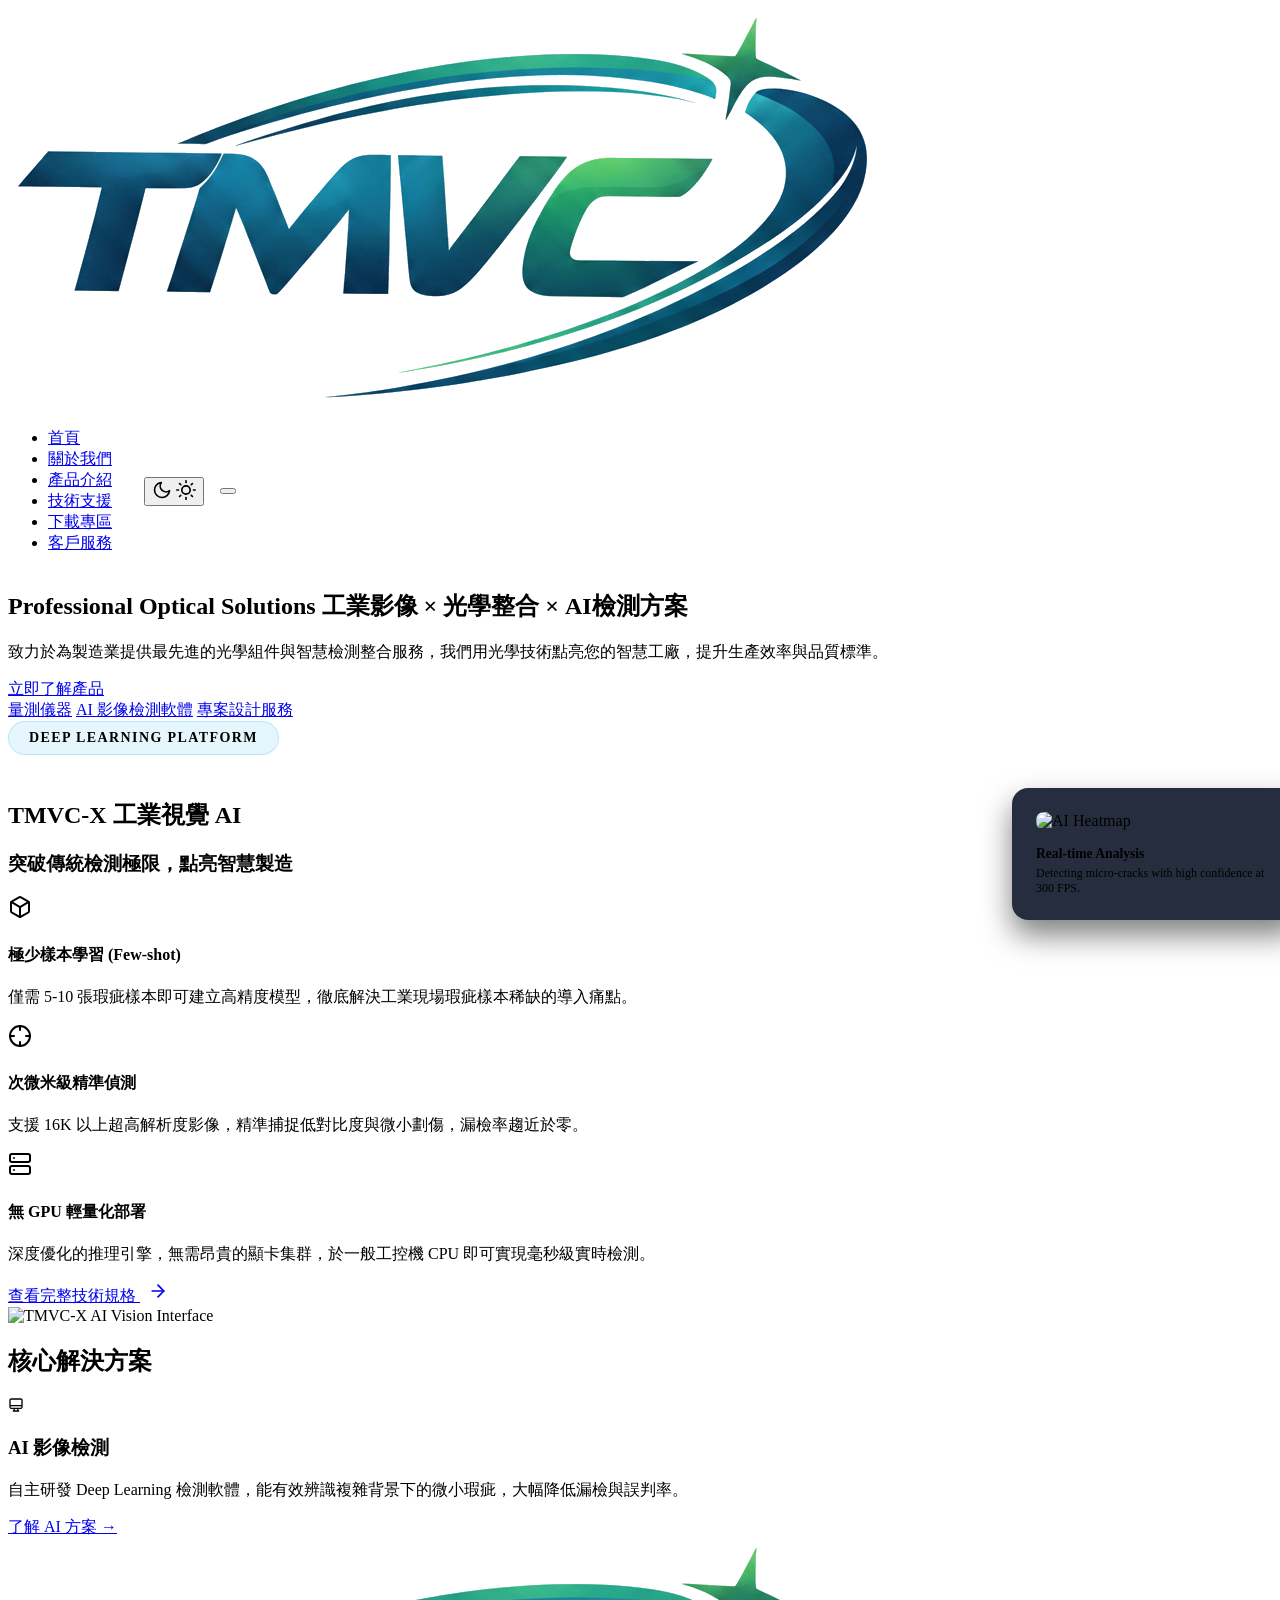
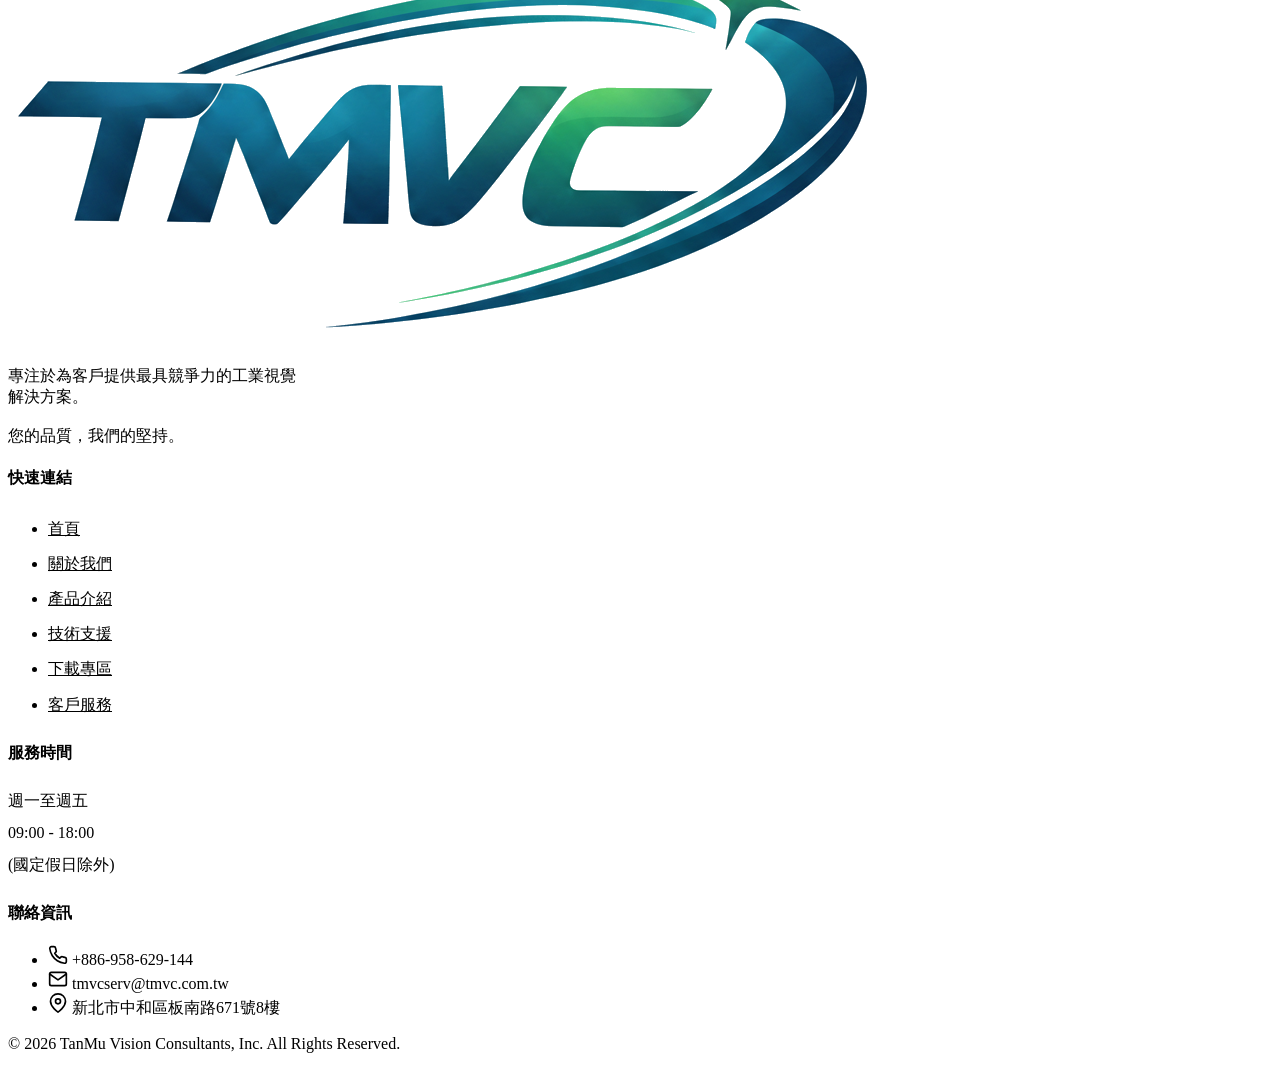
==== Index.html @ 7041d78e "LOGO Rename" ====
<!DOCTYPE html>
<html lang="zh-TW">

<head>
    <meta charset="UTF-8">
    <meta name="viewport" content="width=device-width, initial-scale=1.0">
    <title>天目科技 | 工業影像與光學整合專家</title>
    <meta name="description" content="天目科技 - 專業工業影像、光學整合與AI檢測方案提供商。">

    <!-- Google Fonts -->
    <link rel="preconnect" href="https://fonts.googleapis.com">
    <link rel="preconnect" href="https://fonts.gstatic.com" crossorigin>
    <link
        href="https://fonts.googleapis.com/css2?family=Noto+Sans+TC:wght@300;400;500;700&family=Inter:wght@400;500;600;700&display=swap"
        rel="stylesheet">

    <link rel="stylesheet" href="styles.css">
    <link rel="stylesheet" href="index.css">
    <script>
        (function () {
            const savedTheme = sessionStorage.getItem('theme') || 'dark';
            document.documentElement.setAttribute('data-theme', savedTheme);
        })();
    </script>
</head>

<body>

    <!-- Header -->
    <header id="mainHeader">
        <div class="container nav-container">
            <a href="index.html" class="logo">
                <img src="images/TMVC_Logo.png" alt="天目科技">
            </a>

            <div class="header-right" style="display: flex; align-items: center; gap: 2rem;">
                <nav id="navMenu">
                    <ul>
                        <li><a href="index.html" class="active">首頁</a></li>
                        <li><a href="about.html">關於我們</a></li>
                        <li><a href="products.html">產品介紹</a></li>
                        <li><a href="support.html">技術支援</a></li>
                        <li><a href="downloads.html">下載專區</a></li>
                        <li><a href="contact.html">客戶服務</a></li>
                    </ul>
                </nav>

                <div class="header-actions" style="display: flex; align-items: center; gap: 1rem;">
                    <button class="theme-toggle" id="themeToggle" title="切換亮/暗模式">
                        <svg class="moon-icon" xmlns="http://www.w3.org/2000/svg" width="20" height="20"
                            viewBox="0 0 24 24" fill="none" stroke="currentColor" stroke-width="2"
                            stroke-linecap="round" stroke-linejoin="round">
                            <path d="M21 12.79A9 9 0 1 1 11.21 3 7 7 0 0 0 21 12.79z"></path>
                        </svg>
                        <svg class="sun-icon" xmlns="http://www.w3.org/2000/svg" width="20" height="20"
                            viewBox="0 0 24 24" fill="none" stroke="currentColor" stroke-width="2"
                            stroke-linecap="round" stroke-linejoin="round">
                            <circle cx="12" cy="12" r="5"></circle>
                            <line x1="12" y1="1" x2="12" y2="3"></line>
                            <line x1="12" y1="21" x2="12" y2="23"></line>
                            <line x1="4.22" y1="4.22" x2="5.64" y2="5.64"></line>
                            <line x1="18.36" y1="18.36" x2="19.78" y2="19.78"></line>
                            <line x1="1" y1="12" x2="3" y2="12"></line>
                            <line x1="21" y1="12" x2="23" y2="12"></line>
                            <line x1="4.22" y1="19.78" x2="5.64" y2="18.36"></line>
                            <line x1="18.36" y1="5.64" x2="19.78" y2="4.22"></line>
                        </svg>
                    </button>

                    <button class="mobile-nav-toggle" id="mobileNavToggle" aria-label="切換選單">
                        <span></span>
                        <span></span>
                        <span></span>
                    </button>
                </div>
            </div>
        </div>
    </header>

    <!-- Mobile Nav Overlay -->
    <div class="nav-overlay" id="navOverlay"></div>


    <!-- Hero Section -->
    <section class="hero">
        <div class="hero-bg"></div>
        <div class="hero-overlay"></div>
        <div class="hero-content">
            <h1>
                <span>Professional Optical Solutions</span>
                工業影像 × 光學整合 × AI檢測方案
            </h1>
            <p>致力於為製造業提供最先進的光學組件與智慧檢測整合服務，我們用光學技術點亮您的智慧工廠，提升生產效率與品質標準。</p>
            <a href="products.html" class="btn-primary">立即了解產品</a>
        </div>
    </section>

    <!-- Product Category Quick Access -->
    <section class="quick-access-section">
        <div class="container">
            <h2 class="section-title" style="display:none;">產品分類</h2> <!-- Hidden title for accessibility/structure -->
            <div class="category-grid">
                <!-- <a href="cameras.html" class="cat-btn">工業相機</a> -->
                <a href="measuring.html" class="cat-btn">量測儀器</a>
                <a href="software.html" class="cat-btn">AI 影像檢測軟體</a>
                <a href="products.html" class="cat-btn">專案設計服務</a>
            </div>
        </div>
    </section>

    <!-- Featured AI Solution -->
    <section class="ai-showcase">
        <div class="container">
            <div class="ai-showcase-grid">
                <!-- Left: Content -->
                <div class="ai-content">
                    <span class="badge"
                        style="display:inline-block; padding: 0.5rem 1.25rem; background: rgba(14, 165, 233, 0.1); color: var(--primary); border-radius: 50px; font-size: 0.875rem; font-weight: 600; margin-bottom: 1.5rem; text-transform: uppercase; letter-spacing: 0.1em; border: 1px solid rgba(14, 165, 233, 0.2);">Deep
                        Learning Platform</span>
                    <h2>TMVC-X 工業視覺 AI</h2>
                    <h3>突破傳統檢測極限，點亮智慧製造</h3>
                    <div class="ai-features-list">
                        <div class="ai-feature-item">
                            <div class="ai-feature-icon">
                                <svg xmlns="http://www.w3.org/2000/svg" width="24" height="24" viewBox="0 0 24 24"
                                    fill="none" stroke="currentColor" stroke-width="2" stroke-linecap="round"
                                    stroke-linejoin="round">
                                    <path
                                        d="M21 16V8a2 2 0 0 0-1-1.73l-7-4a2 2 0 0 0-2 0l-7 4A2 2 0 0 0 3 8v8a2 2 0 0 0 1 1.73l7 4a2 2 0 0 0 2 0l7-4A2 2 0 0 0 21 16z">
                                    </path>
                                    <polyline points="3.27 6.96 12 12.01 20.73 6.96"></polyline>
                                    <line x1="12" y1="22.08" x2="12" y2="12"></line>
                                </svg>
                            </div>
                            <div class="ai-feature-text">
                                <h4>極少樣本學習 (Few-shot)</h4>
                                <p>僅需 5-10 張瑕疵樣本即可建立高精度模型，徹底解決工業現場瑕疵樣本稀缺的導入痛點。</p>
                            </div>
                        </div>
                        <div class="ai-feature-item">
                            <div class="ai-feature-icon">
                                <svg xmlns="http://www.w3.org/2000/svg" width="24" height="24" viewBox="0 0 24 24"
                                    fill="none" stroke="currentColor" stroke-width="2" stroke-linecap="round"
                                    stroke-linejoin="round">
                                    <circle cx="12" cy="12" r="10"></circle>
                                    <line x1="22" y1="12" x2="18" y2="12"></line>
                                    <line x1="6" y1="12" x2="2" y2="12"></line>
                                    <line x1="12" y1="6" x2="12" y2="2"></line>
                                    <line x1="12" y1="22" x2="12" y2="18"></line>
                                </svg>
                            </div>
                            <div class="ai-feature-text">
                                <h4>次微米級精準偵測</h4>
                                <p>支援 16K 以上超高解析度影像，精準捕捉低對比度與微小劃傷，漏檢率趨近於零。</p>
                            </div>
                        </div>
                        <div class="ai-feature-item">
                            <div class="ai-feature-icon">
                                <svg xmlns="http://www.w3.org/2000/svg" width="24" height="24" viewBox="0 0 24 24"
                                    fill="none" stroke="currentColor" stroke-width="2" stroke-linecap="round"
                                    stroke-linejoin="round">
                                    <rect x="2" y="2" width="20" height="8" rx="2" ry="2"></rect>
                                    <rect x="2" y="14" width="20" height="8" rx="2" ry="2"></rect>
                                    <line x1="6" y1="6" x2="6" y2="6.01"></line>
                                    <line x1="6" y1="18" x2="6" y2="18.01"></line>
                                </svg>
                            </div>
                            <div class="ai-feature-text">
                                <h4>無 GPU 輕量化部署</h4>
                                <p>深度優化的推理引擎，無需昂貴的顯卡集群，於一般工控機 CPU 即可實現毫秒級實時檢測。</p>
                            </div>
                        </div>
                    </div>
                    <a href="software.html" class="btn-primary">
                        查看完整技術規格
                        <svg xmlns="http://www.w3.org/2000/svg" width="20" height="20" viewBox="0 0 24 24" fill="none"
                            stroke="currentColor" stroke-width="2" stroke-linecap="round" stroke-linejoin="round"
                            style="margin-left:8px;">
                            <line x1="5" y1="12" x2="19" y2="12"></line>
                            <polyline points="12 5 19 12 12 19"></polyline>
                        </svg>
                    </a>
                </div>

                <!-- Right: Image with decorative elements -->
                <div class="ai-image-box">
                    <div class="ai-main-img">
                        <img src="images/ai_vision_dashboard.png" alt="TMVC-X AI Vision Interface" id="mainAiImg">
                    </div>
                    <!-- Secondary floating image or scan effect overlay could be added here later -->
                    <div class="ai-floating-card"
                        style="position: absolute; bottom: -20px; right: -20px; background: rgba(15, 23, 42, 0.9); padding: 1.5rem; border-radius: 16px; border: 1px solid var(--accent); backdrop-filter: blur(10px); box-shadow: 0 15px 30px rgba(0,0,0,0.5); z-index: 5; max-width: 240px; animation: float 6s ease-in-out infinite;">
                        <img src="images/ai_defect_heatmap.png" alt="AI Heatmap"
                            style="border-radius: 8px; margin-bottom: 1rem;">
                        <div
                            style="font-size: 0.85rem; font-weight: 600; color: var(--accent); margin-bottom: 0.25rem;">
                            Real-time Analysis</div>
                        <div style="font-size: 0.75rem; color: var(--text-gray);">Detecting micro-cracks with high
                            confidence at 300 FPS.</div>
                    </div>
                </div>
            </div>
        </div>
    </section>

    <!-- Core Solutions Cards -->
    <section class="features" id="products">
        <div class="container">
            <h2 class="section-title">核心解決方案</h2>
            <div class="features-grid">
                <!-- Card 1 (Temporarily Hidden)
                <div class="card">
                    <div class="card-icon">
                        <svg xmlns="http://www.w3.org/2000/svg" fill="none" viewBox="0 0 24 24" stroke="currentColor"
                            stroke-width="2" width="1em" height="1em">
                            <path stroke-linecap="round" stroke-linejoin="round"
                                d="M3 9a2 2 0 012-2h.93a2 2 0 001.664-.89l.812-1.22A2 2 0 0110.07 4h3.86a2 2 0 011.664.89l.812 1.22A2 2 0 0018.07 7H19a2 2 0 012 2v9a2 2 0 01-2 2H5a2 2 0 01-2-2V9z" />
                            <path stroke-linecap="round" stroke-linejoin="round" d="M15 13a3 3 0 11-6 0 3 3 0 016 0z" />
                        </svg>
                    </div>
                    <h3>工業相機</h3>
                    <p>提供面陣、線掃描及 3D 相機等多元選擇。具備高解析度、高幀率特性，滿足半導體、面板等精密產業需求。</p>
                    <a href="cameras.html" class="card-link">查看系列產品 <span>&rarr;</span></a>
                </div>
                -->

                <!-- Card 2 -->
                <!-- Card 2 (Temporarily Hidden)
                <div class="card">
                    <div class="card-icon">
                        <svg xmlns="http://www.w3.org/2000/svg" fill="none" viewBox="0 0 24 24" stroke="currentColor"
                            stroke-width="2" width="1em" height="1em">
                            <path stroke-linecap="round" stroke-linejoin="round" d="M15 12a3 3 0 11-6 0 3 3 0 016 0z" />
                            <path stroke-linecap="round" stroke-linejoin="round"
                                d="M2.458 12C3.732 7.943 7.523 5 12 5c4.478 0 8.268 2.943 9.542 7-1.274 4.057-5.064 7-9.542 7-4.477 0-8.268-2.943-9.542-7z" />
                        </svg>
                    </div>
                    <h3>光學鏡頭與光源</h3>
                    <p>精選遠心鏡頭、微距鏡頭及專業機器視覺光源。針對不同材質與環境，提供最佳成像解決方案。</p>
                    <a href="products.html" class="card-link">探索光學配件 <span>&rarr;</span></a>
                </div>
                -->

                <!-- Card 3 -->
                <div class="card">
                    <div class="card-icon">
                        <svg xmlns="http://www.w3.org/2000/svg" fill="none" viewBox="0 0 24 24" stroke="currentColor"
                            stroke-width="2" width="1em" height="1em">
                            <path stroke-linecap="round" stroke-linejoin="round"
                                d="M9.75 17L9 20l-1 1h8l-1-1-.75-3M3 13h18M5 17h14a2 2 0 002-2V5a2 2 0 00-2-2H5a2 2 0 00-2 2v10a2 2 0 002 2z" />
                        </svg>
                    </div>
                    <h3>AI 影像檢測</h3>
                    <p>自主研發 Deep Learning 檢測軟體，能有效辨識複雜背景下的微小瑕疵，大幅降低漏檢與誤判率。</p>
                    <a href="software.html" class="card-link">了解 AI 方案 <span>&rarr;</span></a>
                </div>
            </div>
        </div>
    </section>

    <!-- Footer -->
    <footer>
        <div class="container">
            <div class="footer-grid">
                <div class="footer-col">
                    <div class="logo" style="margin-bottom: 1.5rem;">
                        <img src="images/TMVC_Logo.png" alt="天目科技">
                    </div>
                    <p style="color: var(--text-gray); max-width: 300px;">
                        專注於為客戶提供最具競爭力的工業視覺解決方案。
                        <br><br>
                        您的品質，我們的堅持。
                    </p>
                </div>

                <div class="footer-col">
                    <h4>快速連結</h4>
                    <ul style="line-height: 2.2;">
                        <li><a href="index.html" style="color: var(--text-gray);">首頁</a></li>
                        <li><a href="about.html" style="color: var(--text-gray);">關於我們</a></li>
                        <li><a href="products.html" style="color: var(--text-gray);">產品介紹</a></li>
                        <li><a href="support.html" style="color: var(--text-gray);">技術支援</a></li>
                        <li><a href="downloads.html" style="color: var(--text-gray);">下載專區</a></li>
                        <li><a href="contact.html" style="color: var(--text-gray);">客戶服務</a></li>
                    </ul>
                </div>

                <div class="footer-col">
                    <h4>服務時間</h4>
                    <p style="color: var(--text-gray); line-height: 2;">
                        週一至週五<br>
                        09:00 - 18:00<br>
                        (國定假日除外)
                    </p>
                </div>

                <div class="footer-col">
                    <h4>聯絡資訊</h4>
                    <ul class="contact-list">
                        <li>
                            <svg xmlns="http://www.w3.org/2000/svg" width="20" height="20" viewBox="0 0 24 24"
                                fill="none" stroke="currentColor" stroke-width="2" stroke-linecap="round"
                                stroke-linejoin="round">
                                <path
                                    d="M22 16.92v3a2 2 0 0 1-2.18 2 19.79 19.79 0 0 1-8.63-3.07 19.5 19.5 0 0 1-6-6 19.79 19.79 0 0 1-3.07-8.67A2 2 0 0 1 4.11 2h3a2 2 0 0 1 2 1.72 12.84 12.84 0 0 0 .7 2.81 2 2 0 0 1-.45 2.11L8.09 9.91a16 16 0 0 0 6 6l1.27-1.27a2 2 0 0 1 2.11-.45 12.84 12.84 0 0 0 2.81.7A2 2 0 0 1 22 16.92z">
                                </path>
                            </svg>
                            <span>+886-958-629-144</span>
                        </li>
                        <li>
                            <svg xmlns="http://www.w3.org/2000/svg" width="20" height="20" viewBox="0 0 24 24"
                                fill="none" stroke="currentColor" stroke-width="2" stroke-linecap="round"
                                stroke-linejoin="round">
                                <path d="M4 4h16c1.1 0 2 .9 2 2v12c0 1.1-.9 2-2 2H4c-1.1 0-2-.9-2-2V6c0-1.1.9-2 2-2z">
                                </path>
                                <polyline points="22,6 12,13 2,6"></polyline>
                            </svg>
                            <span>tmvcserv@tmvc.com.tw</span>
                        </li>
                        <li>
                            <svg xmlns="http://www.w3.org/2000/svg" width="20" height="20" viewBox="0 0 24 24"
                                fill="none" stroke="currentColor" stroke-width="2" stroke-linecap="round"
                                stroke-linejoin="round">
                                <path d="M21 10c0 7-9 13-9 13s-9-6-9-13a9 9 0 0 1 18 0z"></path>
                                <circle cx="12" cy="10" r="3"></circle>
                            </svg>
                            <span>新北市中和區板南路671號8樓</span>
                        </li>
                    </ul>
                </div>
            </div>
            <div class="copyright">
                <p>&copy; 2026 TanMu Vision Consultants, Inc. All Rights Reserved.</p>
            </div>
        </div>
    </footer>

    <script>
        // 主題切換邏輯
        const themeToggle = document.getElementById('themeToggle');
        themeToggle.addEventListener('click', () => {
            const currentTheme = document.documentElement.getAttribute('data-theme');
            const newTheme = currentTheme === 'dark' ? 'light' : 'dark';
            document.documentElement.setAttribute('data-theme', newTheme);
            sessionStorage.setItem('theme', newTheme);
        });

        // 滾動行為邏輯 (Hide/Show Header)
        const header = document.getElementById('mainHeader');
        let lastScroll = 0;
        const scrollThreshold = 100;

        window.addEventListener('scroll', () => {
            const currentScroll = window.pageYOffset;

            if (currentScroll <= 0) {
                header.classList.remove('header-hidden');
                header.classList.remove('header-scrolled');
                return;
            }

            if (currentScroll > scrollThreshold) {
                header.classList.add('header-scrolled');
            } else {
                header.classList.remove('header-scrolled');
            }

            if (currentScroll > lastScroll && !document.body.classList.contains('nav-active')) {
                header.classList.add('header-hidden');
            } else {
                header.classList.remove('header-hidden');
            }
            lastScroll = currentScroll;
        });

        // 行動版選單切換
        const mobileNavToggle = document.getElementById('mobileNavToggle');
        const navOverlay = document.getElementById('navOverlay');
        const navLinks = document.querySelectorAll('#navMenu a');

        const toggleNav = () => {
            document.body.classList.toggle('nav-active');
        };

        mobileNavToggle.addEventListener('click', toggleNav);
        navOverlay.addEventListener('click', toggleNav);

        navLinks.forEach(link => {
            link.addEventListener('click', () => {
                document.body.classList.remove('nav-active');
            });
        });
    </script>
</body>

</html>
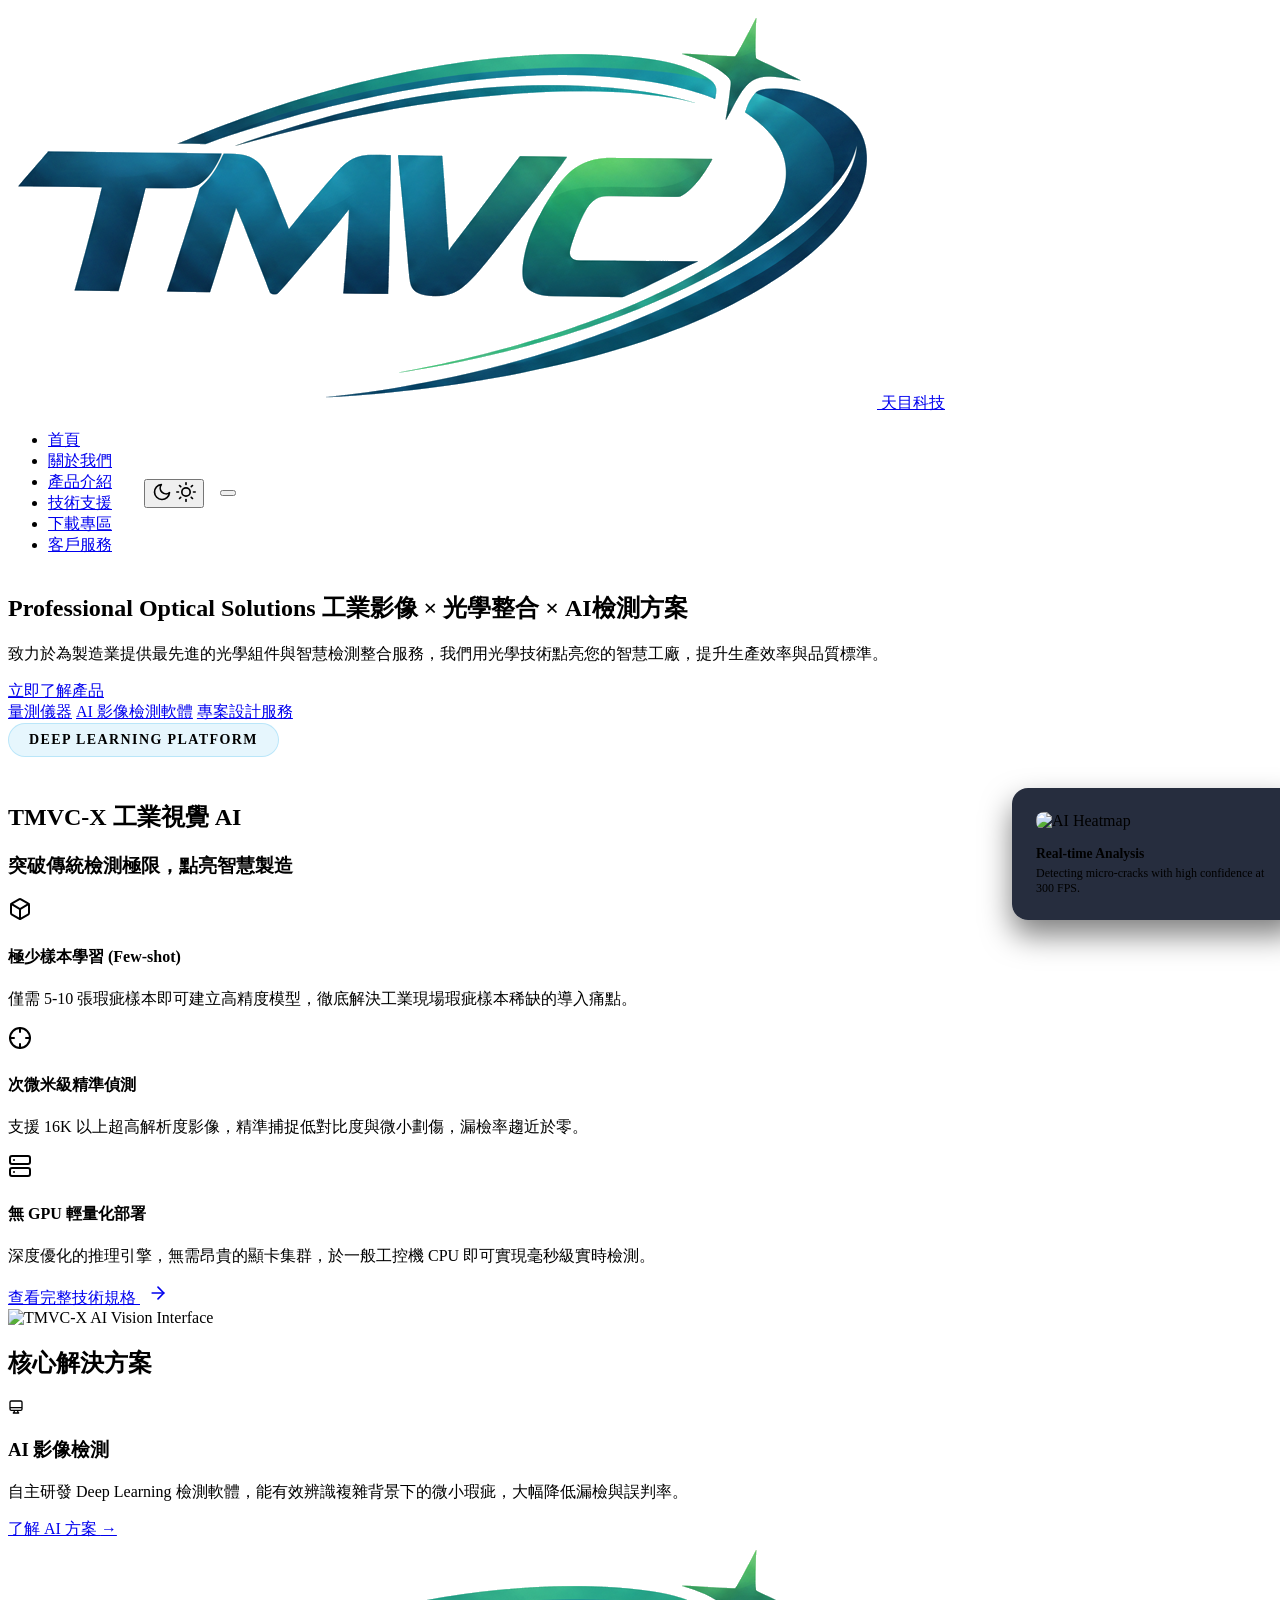
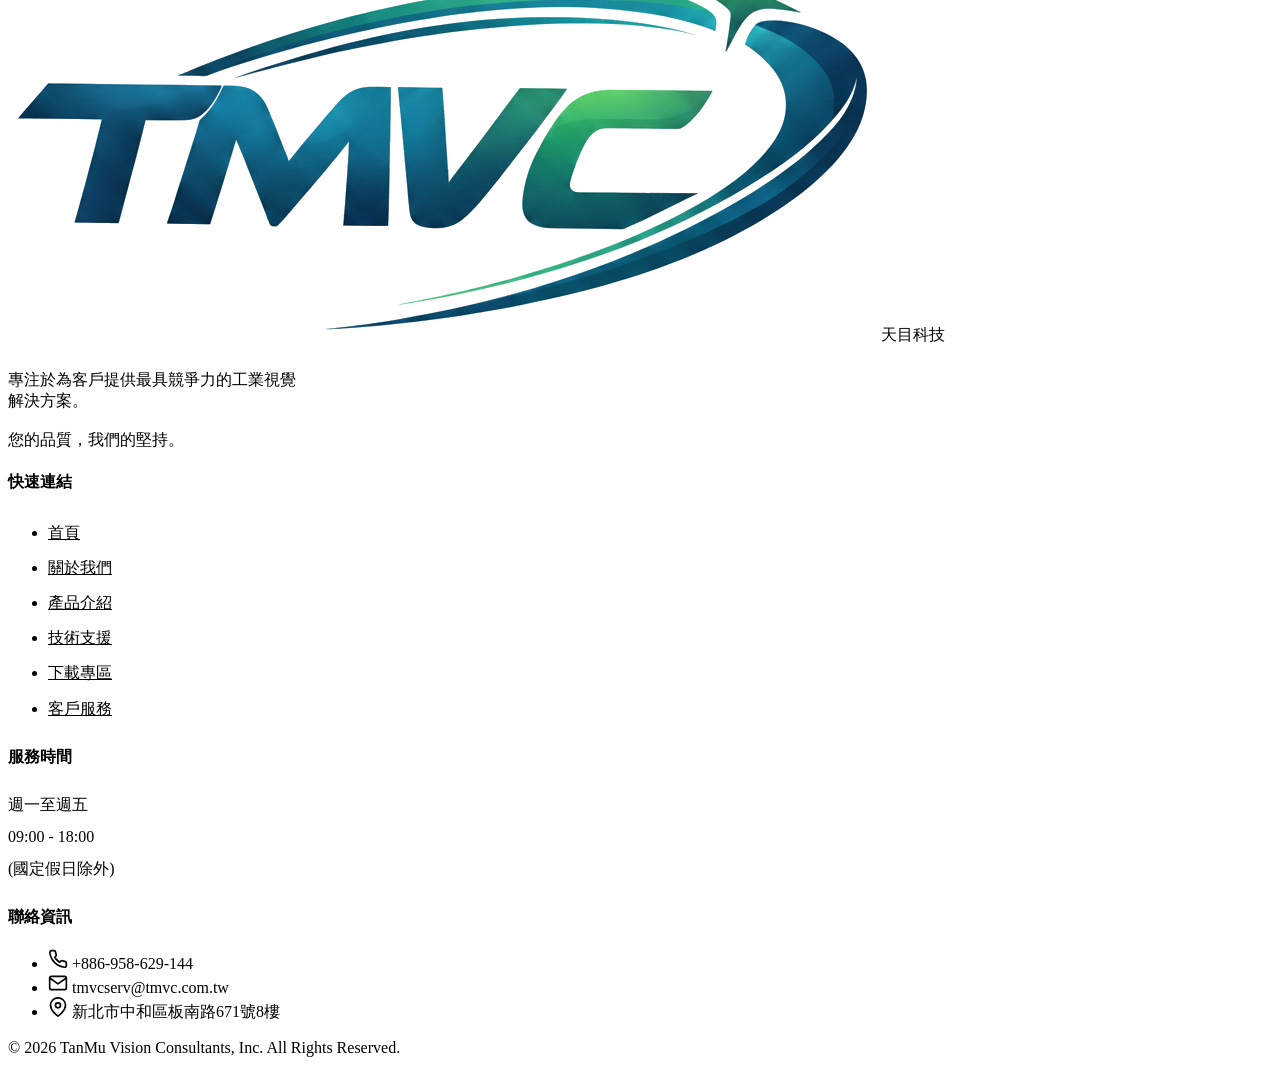
==== commit f807efe3: "Update Logo+Title" ====
--- a/Index.html
+++ b/Index.html
@@ -31,6 +31,7 @@
         <div class="container nav-container">
             <a href="index.html" class="logo">
                 <img src="images/TMVC_Logo.png" alt="天目科技">
+                <span>天目科技</span>
             </a>
 
             <div class="header-right" style="display: flex; align-items: center; gap: 2rem;">
@@ -265,6 +266,7 @@
                 <div class="footer-col">
                     <div class="logo" style="margin-bottom: 1.5rem;">
                         <img src="images/TMVC_Logo.png" alt="天目科技">
+                        <span>天目科技</span>
                     </div>
                     <p style="color: var(--text-gray); max-width: 300px;">
                         專注於為客戶提供最具競爭力的工業視覺解決方案。
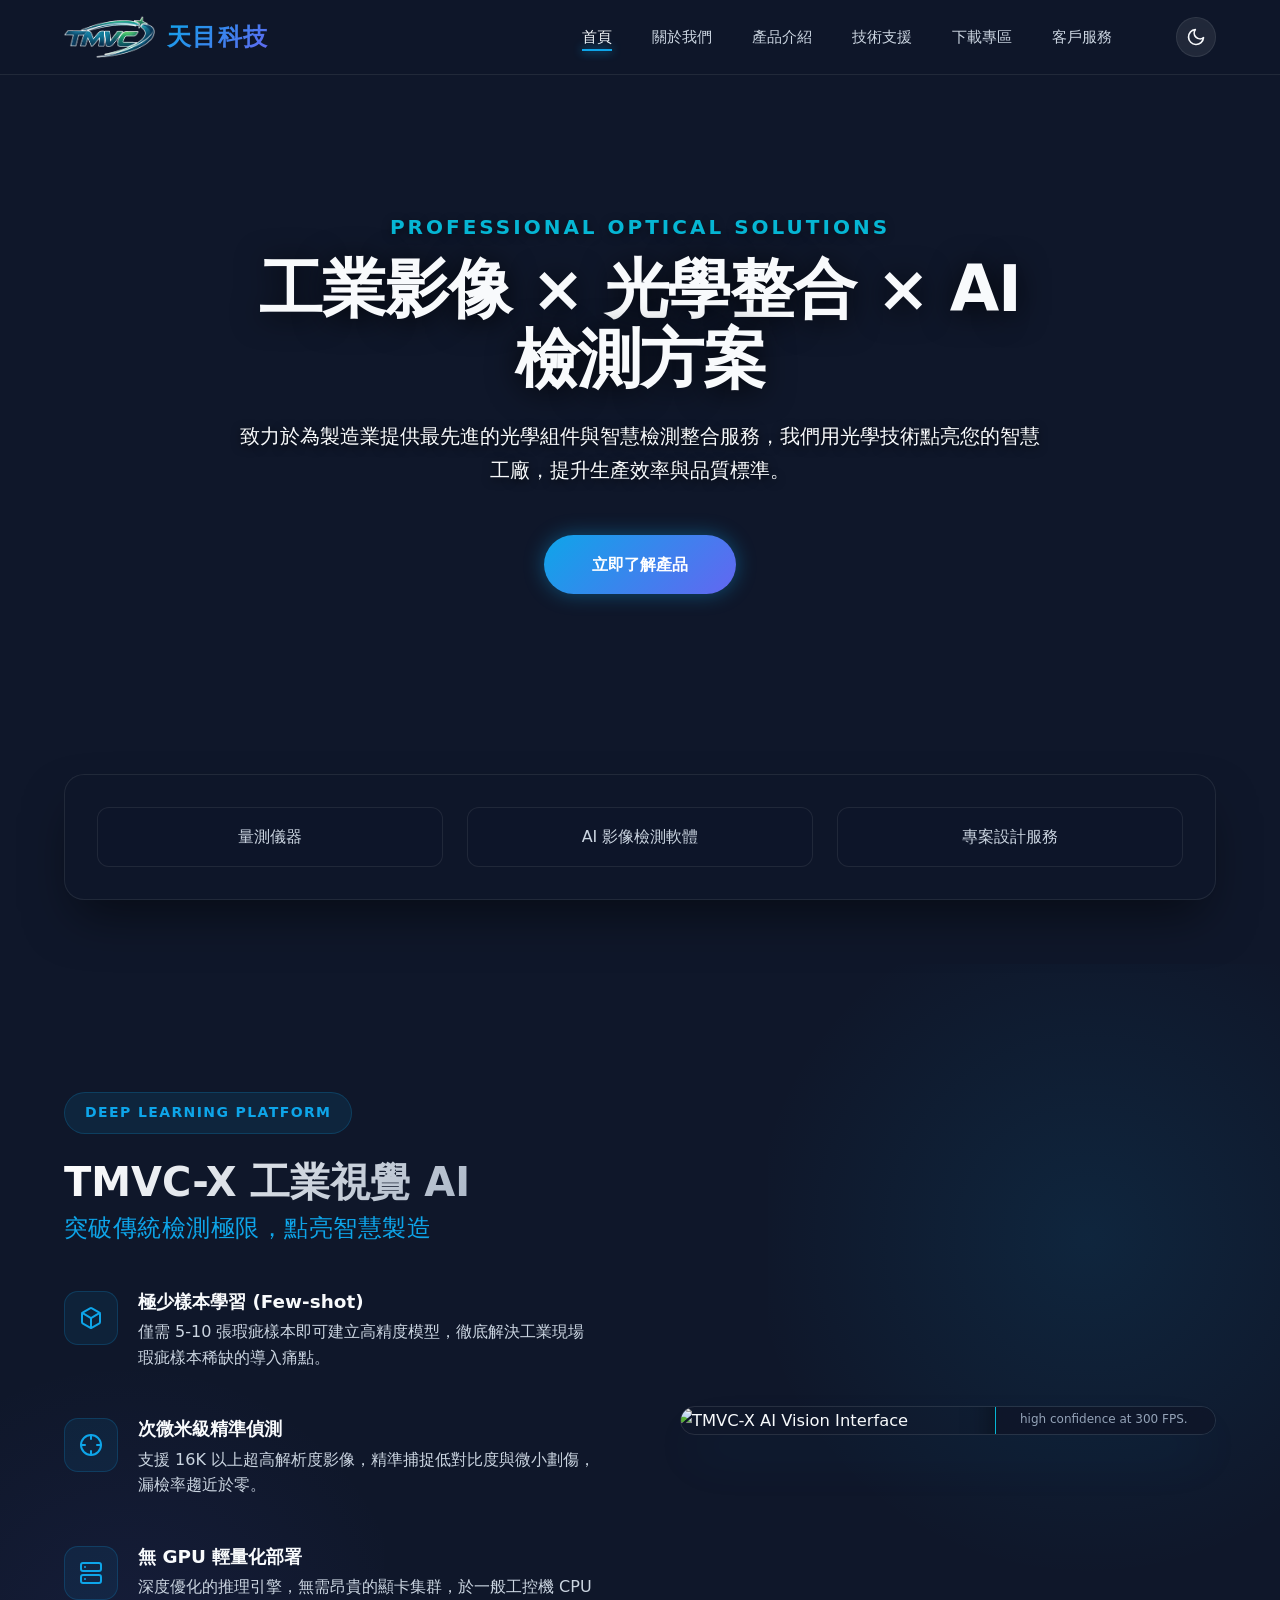
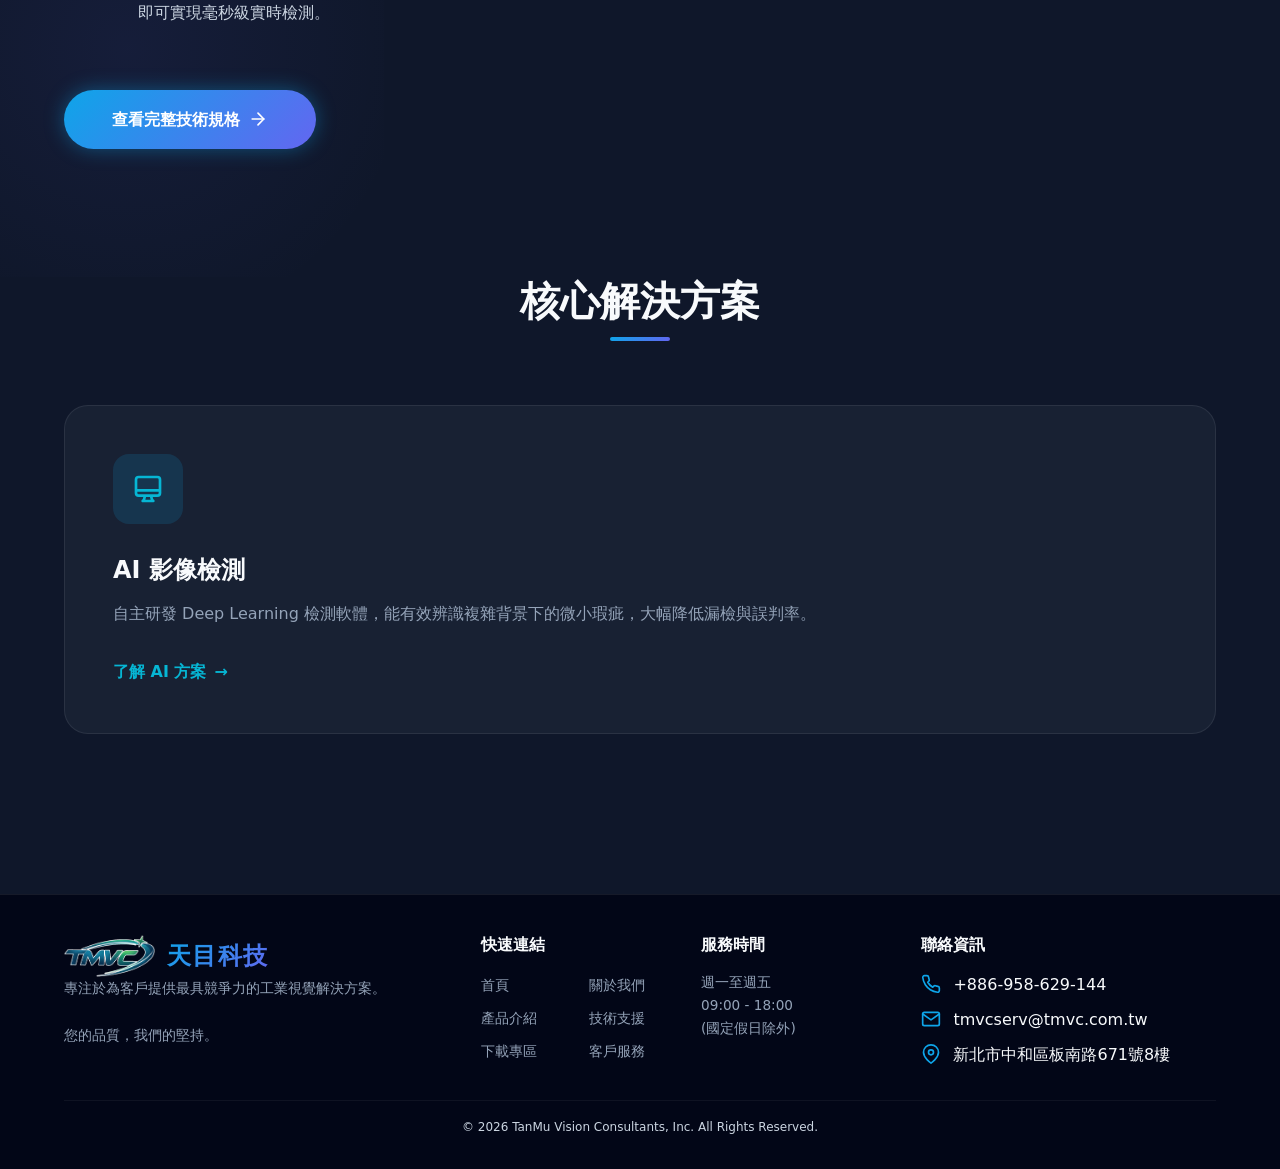
==== commit cdcd44e0: "Footer & JScripts" ====
--- a/Index.html
+++ b/Index.html
@@ -22,6 +22,7 @@
             document.documentElement.setAttribute('data-theme', savedTheme);
         })();
     </script>
+    <script src="main.js" defer></script>
 </head>
 
 <body>
@@ -264,11 +265,11 @@
         <div class="container">
             <div class="footer-grid">
                 <div class="footer-col">
-                    <div class="logo" style="margin-bottom: 1.5rem;">
+                    <div class="logo">
                         <img src="images/TMVC_Logo.png" alt="天目科技">
                         <span>天目科技</span>
                     </div>
-                    <p style="color: var(--text-gray); max-width: 300px;">
+                    <p>
                         專注於為客戶提供最具競爭力的工業視覺解決方案。
                         <br><br>
                         您的品質，我們的堅持。
@@ -277,19 +278,19 @@
 
                 <div class="footer-col">
                     <h4>快速連結</h4>
-                    <ul style="line-height: 2.2;">
-                        <li><a href="index.html" style="color: var(--text-gray);">首頁</a></li>
-                        <li><a href="about.html" style="color: var(--text-gray);">關於我們</a></li>
-                        <li><a href="products.html" style="color: var(--text-gray);">產品介紹</a></li>
-                        <li><a href="support.html" style="color: var(--text-gray);">技術支援</a></li>
-                        <li><a href="downloads.html" style="color: var(--text-gray);">下載專區</a></li>
-                        <li><a href="contact.html" style="color: var(--text-gray);">客戶服務</a></li>
+                    <ul class="footer-links-grid">
+                        <li><a href="index.html">首頁</a></li>
+                        <li><a href="about.html">關於我們</a></li>
+                        <li><a href="products.html">產品介紹</a></li>
+                        <li><a href="support.html">技術支援</a></li>
+                        <li><a href="downloads.html">下載專區</a></li>
+                        <li><a href="contact.html">客戶服務</a></li>
                     </ul>
                 </div>
 
                 <div class="footer-col">
                     <h4>服務時間</h4>
-                    <p style="color: var(--text-gray); line-height: 2;">
+                    <p>
                         週一至週五<br>
                         09:00 - 18:00<br>
                         (國定假日除外)
@@ -337,62 +338,6 @@
         </div>
     </footer>
 
-    <script>
-        // 主題切換邏輯
-        const themeToggle = document.getElementById('themeToggle');
-        themeToggle.addEventListener('click', () => {
-            const currentTheme = document.documentElement.getAttribute('data-theme');
-            const newTheme = currentTheme === 'dark' ? 'light' : 'dark';
-            document.documentElement.setAttribute('data-theme', newTheme);
-            sessionStorage.setItem('theme', newTheme);
-        });
-
-        // 滾動行為邏輯 (Hide/Show Header)
-        const header = document.getElementById('mainHeader');
-        let lastScroll = 0;
-        const scrollThreshold = 100;
-
-        window.addEventListener('scroll', () => {
-            const currentScroll = window.pageYOffset;
-
-            if (currentScroll <= 0) {
-                header.classList.remove('header-hidden');
-                header.classList.remove('header-scrolled');
-                return;
-            }
-
-            if (currentScroll > scrollThreshold) {
-                header.classList.add('header-scrolled');
-            } else {
-                header.classList.remove('header-scrolled');
-            }
-
-            if (currentScroll > lastScroll && !document.body.classList.contains('nav-active')) {
-                header.classList.add('header-hidden');
-            } else {
-                header.classList.remove('header-hidden');
-            }
-            lastScroll = currentScroll;
-        });
-
-        // 行動版選單切換
-        const mobileNavToggle = document.getElementById('mobileNavToggle');
-        const navOverlay = document.getElementById('navOverlay');
-        const navLinks = document.querySelectorAll('#navMenu a');
-
-        const toggleNav = () => {
-            document.body.classList.toggle('nav-active');
-        };
-
-        mobileNavToggle.addEventListener('click', toggleNav);
-        navOverlay.addEventListener('click', toggleNav);
-
-        navLinks.forEach(link => {
-            link.addEventListener('click', () => {
-                document.body.classList.remove('nav-active');
-            });
-        });
-    </script>
 </body>
 
 </html>
--- a/styles.css
+++ b/styles.css
@@ -0,0 +1,660 @@
+/* 
+   TMVC Shared Design System - Styles.css
+   天目科技 - 全站共用樣式表
+*/
+
+:root {
+    /* 品牌顏色 - 不隨主題改變 */
+    --primary: #0ea5e9;
+    --primary-dark: #0284c7;
+    --secondary: #6366f1;
+    --accent: #06b6d4;
+    --gradient-main: linear-gradient(135deg, #0ea5e9 0%, #6366f1 100%);
+
+    /* 預設暗色模式變數 (Default Dark Mode) */
+    --dark-bg: #0f172a;
+    --section-bg: #1e293b;
+    --card-bg: rgba(30, 41, 59, 0.6);
+    --text-light: #f8fafc;
+    --text-dim: #cbd5e1;
+    --text-gray: #94a3b8;
+    --glass: rgba(15, 23, 42, 0.85);
+    --nav-bg: rgba(15, 23, 42, 0.85);
+    --footer-bg: #020617;
+    --glass-border: rgba(255, 255, 255, 0.08);
+    --shadow-color: rgba(0, 0, 0, 0.5);
+    --input-bg: rgba(15, 23, 42, 0.6);
+
+    /* 間距階梯 (Spacing Scale) */
+    --space-1: 0.5rem;
+    --space-2: 1rem;
+    --space-3: 1.5rem;
+    --space-4: 2.5rem;
+    --space-5: 4rem;
+    --space-6: 6rem;
+
+    /* 尺寸與裝飾 (Sizes & Radius) */
+    --container-width: 1200px;
+    --radius-sm: 8px;
+    --radius-md: 12px;
+    --radius-lg: 20px;
+    --radius-xl: 30px;
+    --shadow-sm: 0 4px 6px -1px rgba(0, 0, 0, 0.1);
+    --shadow-md: 0 10px 15px -3px rgba(0, 0, 0, 0.2);
+    --shadow-lg: 0 20px 25px -5px rgba(0, 0, 0, 0.3);
+    --transition: all 0.3s cubic-bezier(0.4, 0, 0.2, 1);
+}
+
+/* 亮色模式覆蓋 (Light Mode Overrides) */
+[data-theme="light"] {
+    --dark-bg: #f8fafc;
+    --section-bg: #f1f5f9;
+    --card-bg: #ffffff;
+    --text-light: #0f172a;
+    --text-dim: #334155;
+    --text-gray: #64748b;
+    --glass: rgba(255, 255, 255, 0.85);
+    --nav-bg: rgba(255, 255, 255, 0.85);
+    --footer-bg: #f1f5f9;
+    --glass-border: rgba(0, 0, 0, 0.1);
+    --shadow-color: rgba(0, 0, 0, 0.1);
+    --input-bg: #ffffff;
+}
+
+[data-theme="light"] .btn-secondary {
+    background: rgba(15, 23, 42, 0.05);
+    /* 淺灰背景 */
+    color: #0f172a;
+    /* 深色文字 */
+    border-color: rgba(0, 0, 0, 0.1);
+}
+
+[data-theme="light"] .btn-secondary:hover {
+    background: rgba(15, 23, 42, 0.1);
+    border-color: var(--primary);
+}
+
+/* 基礎重設 (Reset & Base) */
+* {
+    margin: 0;
+    padding: 0;
+    box-sizing: border-box;
+}
+
+html {
+    scroll-behavior: smooth;
+}
+
+body {
+    font-family: 'Inter', 'Noto Sans TC', system-ui, -apple-system, sans-serif;
+    background-color: var(--dark-bg);
+    color: var(--text-light);
+    line-height: 1.7;
+    overflow-x: hidden;
+    -webkit-font-smoothing: antialiased;
+}
+
+a {
+    text-decoration: none;
+    color: inherit;
+    transition: var(--transition);
+}
+
+ul {
+    list-style: none;
+}
+
+img {
+    max-width: 100%;
+    display: block;
+}
+
+/* 佈局容器 (Layout Container) */
+.container {
+    max-width: var(--container-width);
+    margin: 0 auto;
+    padding: 0 var(--space-3);
+}
+
+/* 文字排版 (Typography) */
+h1,
+h2,
+h3,
+h4 {
+    font-weight: 700;
+    line-height: 1.2;
+    margin-bottom: var(--space-2);
+}
+
+h1 {
+    font-size: clamp(2.5rem, 5vw, 3.5rem);
+}
+
+h2 {
+    font-size: clamp(1.75rem, 4vw, 2.5rem);
+}
+
+h3 {
+    font-size: 1.5rem;
+}
+
+p {
+    margin-bottom: var(--space-2);
+    color: var(--text-dim);
+}
+
+.text-center {
+    text-align: center;
+}
+
+.text-gradient {
+    background: var(--gradient-main);
+    -webkit-background-clip: text;
+    background-clip: text;
+    -webkit-text-fill-color: transparent;
+}
+
+/* 標題裝飾 (Section Titles) */
+.section-title {
+    text-align: center;
+    margin-bottom: var(--space-5);
+    position: relative;
+    padding-bottom: var(--space-2);
+}
+
+.section-title::after {
+    content: '';
+    position: absolute;
+    bottom: 0;
+    left: 50%;
+    transform: translateX(-50%);
+    width: 60px;
+    height: 4px;
+    background: var(--gradient-main);
+    border-radius: 2px;
+}
+
+/* 按鈕樣式 (Buttons) */
+.btn {
+    display: inline-flex;
+    align-items: center;
+    justify-content: center;
+    gap: 12px;
+    padding: 1rem 3rem;
+    border-radius: 50px;
+    font-weight: 600;
+    cursor: pointer;
+    transition: var(--transition);
+    border: none;
+    font-family: inherit;
+    text-decoration: none;
+}
+
+.btn-primary {
+    background: var(--gradient-main);
+    color: white;
+    box-shadow: 0 0 20px rgba(14, 165, 233, 0.4);
+    display: inline-flex;
+    align-items: center;
+    justify-content: center;
+    padding: 1rem 3rem;
+    border-radius: 50px;
+    font-weight: 600;
+}
+
+.btn-primary:hover {
+    transform: translateY(-3px);
+    box-shadow: 0 0 30px rgba(14, 165, 233, 0.6);
+}
+
+.btn-secondary {
+    background: rgba(255, 255, 255, 0.1);
+    color: var(--text-light);
+    backdrop-filter: blur(4px);
+    border: 1px solid var(--glass-border);
+}
+
+.btn-secondary:hover {
+    background: rgba(255, 255, 255, 0.2);
+    border-color: var(--primary);
+}
+
+.btn-outline {
+    background: transparent;
+    border: 1px solid var(--primary);
+    color: var(--primary);
+}
+
+.btn-outline:hover {
+    background: var(--primary);
+    color: white;
+}
+
+/* 卡片基礎 (Card Base) */
+.card,
+.feature-card,
+.advantage-card,
+.challenge-card {
+    background: var(--card-bg);
+    border: 1px solid var(--glass-border);
+    border-radius: var(--radius-lg);
+    padding: var(--space-4);
+    transition: var(--transition);
+    height: 100%;
+    display: flex;
+    flex-direction: column;
+}
+
+.card:hover,
+.feature-card:hover,
+.advantage-card:hover,
+.challenge-card:hover {
+    transform: translateY(-8px);
+    border-color: var(--primary);
+    box-shadow: 0 20px 40px -10px var(--shadow-color);
+    background: var(--card-bg);
+}
+
+/* 導覽列 (Header & Nav) */
+header {
+    position: fixed;
+    top: 0;
+    width: 100%;
+    z-index: 1000;
+    padding: var(--space-2) 0;
+    background: var(--nav-bg);
+    backdrop-filter: blur(16px);
+    border-bottom: 1px solid var(--glass-border);
+    transition: background 0.3s ease, border-color 0.3s ease;
+}
+
+.nav-container {
+    display: flex;
+    justify-content: space-between;
+    align-items: center;
+}
+
+.theme-toggle {
+    background: var(--glass-border);
+    border: 1px solid var(--glass-border);
+    color: var(--text-light);
+    width: 40px;
+    height: 40px;
+    border-radius: 50%;
+    display: flex;
+    align-items: center;
+    justify-content: center;
+    cursor: pointer;
+    transition: all 0.3s ease;
+    margin-left: 2rem;
+}
+
+.theme-toggle:hover {
+    background: var(--primary);
+    color: white;
+    transform: scale(1.1);
+}
+
+.theme-toggle .sun-icon {
+    display: none;
+}
+
+[data-theme="light"] .theme-toggle .sun-icon {
+    display: block;
+}
+
+[data-theme="light"] .theme-toggle .moon-icon {
+    display: none;
+}
+
+.logo {
+    display: flex;
+    align-items: center;
+    gap: 12px;
+    text-decoration: none;
+    height: 42px;
+    /* Set a consistent height for the logo container */
+}
+
+.logo img {
+    height: 100%;
+    width: auto;
+    display: block;
+}
+
+.logo span {
+    font-size: 1.5rem;
+    font-weight: 700;
+    letter-spacing: 0.05em;
+    background: var(--gradient-main);
+    -webkit-background-clip: text;
+    background-clip: text;
+    -webkit-text-fill-color: transparent;
+}
+
+
+nav ul {
+    display: flex;
+    gap: var(--space-4);
+}
+
+nav a {
+    font-size: 0.95rem;
+    font-weight: 500;
+    color: var(--text-dim);
+    position: relative;
+}
+
+nav a:hover,
+nav a.active {
+    color: var(--text-light);
+}
+
+nav a.active::after {
+    content: '';
+    position: absolute;
+    bottom: -5px;
+    left: 0;
+    width: 100%;
+    height: 2px;
+    background: var(--primary);
+    box-shadow: 0 0 10px var(--primary);
+}
+
+/* 頁面英雄區塊 (Common Hero) */
+.page-hero {
+    padding: 180px 0 80px;
+    background: radial-gradient(circle at 50% 0%, rgba(14, 165, 233, 0.15), transparent 60%);
+    text-align: center;
+}
+
+/* 頁尾 (Footer) */
+footer {
+    background: var(--footer-bg);
+    padding: var(--space-4) 0 var(--space-2);
+    border-top: 1px solid var(--glass-border);
+    margin-top: var(--space-5);
+    transition: background 0.3s ease, border-color 0.3s ease;
+}
+
+.footer-grid {
+    display: grid;
+    grid-template-columns: 2fr 1fr 1fr 1.5fr;
+    gap: var(--space-3);
+    border-bottom: 1px solid rgba(255, 255, 255, 0.05);
+    padding-bottom: var(--space-3);
+    margin-bottom: var(--space-2);
+}
+
+.footer-col h4 {
+    color: var(--text-light);
+    margin-bottom: var(--space-2);
+    font-size: 1rem;
+}
+
+.footer-col ul li {
+    margin-bottom: var(--space-1);
+}
+
+.footer-col p,
+.footer-col a {
+    color: var(--text-gray);
+    font-size: 0.85rem;
+}
+
+.footer-col a:hover {
+    color: var(--primary);
+    padding-left: 5px;
+}
+
+.footer-links-grid {
+    display: grid;
+    grid-template-columns: repeat(2, 1fr);
+    gap: 6px 20px;
+    margin-top: 2px;
+}
+
+.footer-links-grid li {
+    margin-bottom: 0 !important;
+}
+
+.footer-links-grid a {
+    white-space: nowrap;
+}
+
+@media (max-width: 480px) {
+    .footer-links-grid {
+        grid-template-columns: 1fr;
+    }
+}
+
+.contact-list li {
+    display: flex;
+    align-items: center;
+    gap: 12px;
+}
+
+.contact-list svg {
+    flex-shrink: 0;
+    color: var(--primary);
+}
+
+.copyright {
+    text-align: center;
+    color: #475569;
+    font-size: 0.75rem;
+}
+
+/* 響應式調整 (Responsive) */
+@media (max-width: 1024px) {
+    .container {
+        padding: 0 var(--space-2);
+    }
+
+    .footer-grid {
+        grid-template-columns: 1fr 1fr;
+        gap: var(--space-4);
+    }
+}
+
+@media (max-width: 768px) {
+    footer {
+        padding: 3rem 0 1.5rem;
+    }
+
+    .footer-grid {
+        grid-template-columns: 1fr 1fr;
+        gap: 2rem;
+    }
+
+    .footer-col:first-child {
+        grid-column: span 2;
+        margin-bottom: 0.5rem;
+    }
+
+    .footer-col:first-child p {
+        display: none;
+    }
+
+    .footer-col:last-child {
+        grid-column: span 2;
+        margin-top: 1rem;
+    }
+
+    .footer-col h4 {
+        margin-bottom: 1rem;
+        font-size: 1rem;
+    }
+}
+
+/* Global Mobile Navigation & Header Scroll Behavior */
+@media (max-width: 991px) {
+    header {
+        padding: 1rem 0;
+    }
+
+    .nav-container {
+        flex-direction: row;
+        justify-content: space-between;
+        align-items: center;
+        position: relative;
+    }
+
+    nav {
+        position: fixed;
+        top: 0;
+        right: -100%;
+        width: 80%;
+        height: 100vh;
+        background: var(--nav-bg);
+        backdrop-filter: blur(20px);
+        padding: 5rem 2rem;
+        transition: var(--transition);
+        z-index: 999;
+        display: flex;
+        flex-direction: column;
+        justify-content: flex-start;
+        border-left: 1px solid var(--glass-border);
+    }
+
+    body.nav-active nav {
+        right: 0;
+    }
+
+    nav ul {
+        flex-direction: column;
+        gap: 2rem;
+        width: 100%;
+    }
+
+    nav a {
+        font-size: 1.25rem;
+        display: block;
+        width: 100%;
+    }
+}
+
+/* Scroll Hide/Show Classes */
+header {
+    transition: transform 0.4s cubic-bezier(0.4, 0, 0.2, 1), background 0.3s ease, padding 0.3s ease;
+}
+
+.header-hidden {
+    transform: translateY(-100%);
+}
+
+.header-scrolled {
+    background: var(--nav-bg);
+    padding: 0.5rem 0;
+    box-shadow: var(--shadow-md);
+}
+
+/* Mobile Toggle Button */
+.mobile-nav-toggle {
+    display: none;
+    flex-direction: column;
+    justify-content: space-between;
+    width: 30px;
+    height: 20px;
+    background: transparent;
+    border: none;
+    cursor: pointer;
+    z-index: 1001;
+    padding: 0;
+}
+
+.mobile-nav-toggle span {
+    width: 100%;
+    height: 2px;
+    background-color: var(--text-light);
+    border-radius: 2px;
+    transition: all 0.3s ease;
+}
+
+@media (max-width: 991px) {
+    .mobile-nav-toggle {
+        display: flex;
+    }
+
+    .theme-toggle {
+        margin-left: 0;
+        z-index: 1001;
+    }
+}
+
+/* Toggle Animation */
+body.nav-active .mobile-nav-toggle span:nth-child(1) {
+    transform: translateY(9px) rotate(45deg);
+}
+
+body.nav-active .mobile-nav-toggle span:nth-child(2) {
+    opacity: 0;
+}
+
+body.nav-active .mobile-nav-toggle span:nth-child(3) {
+    transform: translateY(-9px) rotate(-45deg);
+}
+
+/* Overlay */
+.nav-overlay {
+    position: fixed;
+    top: 0;
+    left: 0;
+    width: 100%;
+    height: 100%;
+    background: rgba(0, 0, 0, 0.5);
+    backdrop-filter: blur(4px);
+    z-index: 998;
+    opacity: 0;
+    visibility: hidden;
+    transition: all 0.3s ease;
+}
+
+body.nav-active .nav-overlay {
+    opacity: 1;
+    visibility: visible;
+}
+
+@media (max-width: 768px) {
+    .page-hero {
+        padding: 140px 0 60px;
+    }
+
+
+    .section-title {
+        margin-bottom: var(--space-4);
+    }
+}
+
+/* 通用動畫庫 (Animations) */
+@keyframes fadeInUp {
+    from {
+        opacity: 0;
+        transform: translateY(30px);
+    }
+
+    to {
+        opacity: 1;
+        transform: translateY(0);
+    }
+}
+
+.animate-fade-in {
+    animation: fadeInUp 0.8s ease-out forwards;
+}
+
+.delay-1 {
+    animation-delay: 0.2s;
+}
+
+.delay-2 {
+    animation-delay: 0.4s;
+}
+
+.delay-3 {
+    animation-delay: 0.6s;
+}
+
+.animate-up {
+    animation: fadeInUp 0.6s ease-out forwards;
+}
--- a/index.css
+++ b/index.css
@@ -0,0 +1,446 @@
+/* Main Home Style Sheets - Home Specific Only */
+
+/* Hero Section */
+.hero {
+    position: relative;
+    height: 90vh;
+    /* Slightly reduced to push content up */
+    min-height: 600px;
+    display: flex;
+    flex-direction: column;
+    justify-content: center;
+    align-items: center;
+    text-align: center;
+    padding: 0 2rem;
+    overflow: hidden;
+    margin-bottom: 4rem;
+    /* Space for overlap */
+}
+
+.hero-bg {
+    position: absolute;
+    top: 0;
+    left: 0;
+    width: 100%;
+    height: 100%;
+    background: url('hero-bg.png') no-repeat center center/cover;
+    z-index: -2;
+    filter: brightness(0.5);
+    /* Reduced from 0.8 for better contrast */
+    animation: kenBurns 20s infinite alternate;
+}
+
+@keyframes kenBurns {
+    from {
+        transform: scale(1);
+    }
+
+    to {
+        transform: scale(1.08);
+    }
+}
+
+.hero-overlay {
+    position: absolute;
+    top: 0;
+    left: 0;
+    width: 100%;
+    height: 100%;
+    background: linear-gradient(to bottom, rgba(15, 23, 42, 0.7), var(--dark-bg));
+    z-index: -1;
+    opacity: 0.85;
+}
+
+.hero-content {
+    max-width: 800px;
+    z-index: 1;
+}
+
+.hero h1 {
+    font-size: 4rem;
+    line-height: 1.1;
+    margin-bottom: 1.5rem;
+    font-weight: 800;
+    letter-spacing: -0.02em;
+    text-shadow: 0 4px 30px rgba(0, 0, 0, 0.8);
+    animation: fadeInUp 0.8s ease-out;
+}
+
+.hero h1 span {
+    display: block;
+    font-size: 1.25rem;
+    color: var(--accent);
+    margin-bottom: 1rem;
+    font-weight: 600;
+    letter-spacing: 0.15em;
+    text-transform: uppercase;
+    text-shadow: 0 2px 10px rgba(0, 0, 0, 0.4);
+}
+
+.hero p {
+    font-size: 1.25rem;
+    color: var(--text-light);
+    margin-bottom: 3rem;
+    font-weight: 400;
+    /* Increased from 300 for better readability */
+    text-shadow: 0 2px 10px rgba(0, 0, 0, 0.8);
+    animation: fadeInUp 0.8s ease-out 0.2s backwards;
+}
+
+.btn-primary {
+    display: inline-flex;
+    align-items: center;
+    padding: 1rem 3rem;
+    background: var(--gradient-main);
+    color: white;
+    font-weight: 600;
+    border-radius: 50px;
+    box-shadow: 0 0 20px rgba(14, 165, 233, 0.4);
+    transition: all 0.3s ease;
+    animation: fadeInUp 0.8s ease-out 0.4s backwards;
+}
+
+/* Hero Section - Light Mode Support */
+[data-theme="light"] .hero-bg {
+    filter: brightness(0.95);
+}
+
+[data-theme="light"] .hero-overlay {
+    background: linear-gradient(to bottom, rgba(255, 255, 255, 0.5), var(--dark-bg));
+    opacity: 0.9;
+}
+
+[data-theme="light"] .hero h1 {
+    color: var(--text-light);
+    text-shadow: 0 4px 30px rgba(255, 255, 255, 0.8);
+}
+
+[data-theme="light"] .hero p {
+    color: var(--text-dim);
+    text-shadow: none;
+}
+
+.btn-primary:hover {
+    transform: translateY(-2px);
+    box-shadow: 0 0 30px rgba(14, 165, 233, 0.6);
+}
+
+/* Product Categories (Quick Access) */
+.quick-access-section {
+    position: relative;
+    z-index: 10;
+    margin-top: -100px;
+    /* Overlap Hero */
+    margin-bottom: 4rem;
+}
+
+.category-grid {
+    display: grid;
+    grid-template-columns: repeat(auto-fit, minmax(160px, 1fr));
+    gap: 1.5rem;
+    background: var(--nav-bg);
+    backdrop-filter: blur(20px);
+    border: 1px solid var(--glass-border);
+    padding: 2rem;
+    border-radius: 20px;
+    box-shadow: 0 25px 50px -12px var(--shadow-color);
+}
+
+.cat-btn {
+    display: flex;
+    align-items: center;
+    justify-content: center;
+    height: 60px;
+    background: var(--input-bg);
+    border: 1px solid var(--glass-border);
+    color: var(--text-dim);
+    font-weight: 500;
+    border-radius: 12px;
+    transition: all 0.3s ease;
+    text-align: center;
+    font-size: 1rem;
+    position: relative;
+    overflow: hidden;
+}
+
+.cat-btn:hover {
+    background: var(--gradient-main);
+    color: white;
+    border-color: transparent;
+    transform: translateY(-3px);
+    box-shadow: 0 10px 20px -5px var(--shadow-color);
+}
+
+/* Features/Core Values Section */
+.features {
+    padding-bottom: 6rem;
+}
+
+.features-grid {
+    display: grid;
+    grid-template-columns: repeat(auto-fit, minmax(320px, 1fr));
+    gap: 2.5rem;
+}
+
+.card {
+    background: var(--card-bg);
+    border: 1px solid var(--glass-border);
+    padding: 3rem;
+    border-radius: 24px;
+    transition: all 0.4s cubic-bezier(0.175, 0.885, 0.32, 1.275);
+    position: relative;
+}
+
+.card:hover {
+    transform: translateY(-10px);
+    background: var(--card-bg);
+    border-color: var(--primary);
+    box-shadow: 0 20px 40px -10px var(--shadow-color);
+}
+
+.card-icon {
+    width: 70px;
+    height: 70px;
+    background: rgba(14, 165, 233, 0.15);
+    border-radius: 16px;
+    display: flex;
+    align-items: center;
+    justify-content: center;
+    color: var(--accent);
+    font-size: 2rem;
+    margin-bottom: 2rem;
+    transition: all 0.3s ease;
+}
+
+.card:hover .card-icon {
+    background: var(--gradient-main);
+    color: white;
+    transform: rotate(-5deg) scale(1.1);
+}
+
+.card h3 {
+    font-size: 1.5rem;
+    font-weight: 700;
+    margin-bottom: 1rem;
+    color: var(--text-light);
+}
+
+.card p {
+    color: var(--text-gray);
+    margin-bottom: 2rem;
+    line-height: 1.6;
+}
+
+.card-link {
+    color: var(--accent);
+    font-weight: 600;
+    display: inline-flex;
+    align-items: center;
+    gap: 8px;
+}
+
+.card-link:hover {
+    gap: 12px;
+}
+
+/* Footer */
+
+/* Mobile Responsive */
+@media (max-width: 960px) {
+    .hero h1 {
+        font-size: 3rem;
+    }
+
+}
+
+@media (max-width: 768px) {
+    .hero h1 {
+        font-size: 2.5rem;
+    }
+
+    .section-title {
+        font-size: 1.75rem;
+    }
+
+    .category-grid {
+        grid-template-columns: repeat(2, 1fr);
+        gap: 1rem;
+    }
+
+    .quick-access-section {
+        margin-top: -50px;
+    }
+}
+
+/* Animation Keyframes */
+@keyframes fadeInUp {
+    from {
+        opacity: 0;
+        transform: translateY(30px);
+    }
+
+    to {
+        opacity: 1;
+        transform: translateY(0);
+    }
+}
+
+@keyframes float {
+
+    0%,
+    100% {
+        transform: translateY(0) rotate(0);
+    }
+
+    50% {
+        transform: translateY(-15px) rotate(1deg);
+    }
+}
+
+.ai-floating-card {
+    transition: all 0.5s cubic-bezier(0.175, 0.885, 0.32, 1.275);
+}
+
+.ai-floating-card:hover {
+    transform: scale(1.05) translateY(-20px) !important;
+    border-color: var(--primary) !important;
+    box-shadow: 0 25px 50px -12px rgba(14, 165, 233, 0.5) !important;
+}
+
+/* AI Showcase Section */
+.ai-showcase {
+    padding: 8rem 0;
+    background: var(--bg-dark);
+    position: relative;
+    overflow: hidden;
+    transition: background 0.3s ease;
+}
+
+.ai-showcase::before {
+    content: '';
+    position: absolute;
+    top: -10%;
+    right: -10%;
+    width: 50%;
+    height: 80%;
+    background: radial-gradient(circle, rgba(14, 165, 233, 0.1) 0%, transparent 70%);
+    z-index: 0;
+}
+
+.ai-showcase::after {
+    content: '';
+    position: absolute;
+    bottom: -10%;
+    left: -10%;
+    width: 40%;
+    height: 70%;
+    background: radial-gradient(circle, rgba(99, 102, 241, 0.08) 0%, transparent 70%);
+    z-index: 0;
+}
+
+.ai-showcase-grid {
+    display: grid;
+    grid-template-columns: 1fr 1fr;
+    gap: 5rem;
+    align-items: center;
+    position: relative;
+    z-index: 1;
+}
+
+.ai-content h2 {
+    font-size: 2.5rem;
+    margin-bottom: 0.5rem;
+    background: linear-gradient(135deg, #fff 0%, #94a3b8 100%);
+    -webkit-background-clip: text;
+    background-clip: text;
+    -webkit-text-fill-color: transparent;
+    font-weight: 800;
+}
+
+.ai-content h3 {
+    font-size: 1.5rem;
+    color: var(--primary);
+    margin-bottom: 3rem;
+    font-weight: 500;
+    letter-spacing: 0.02em;
+}
+
+.ai-features-list {
+    margin-bottom: 3rem;
+}
+
+.ai-feature-item {
+    display: flex;
+    align-items: flex-start;
+    gap: 1.25rem;
+    margin-bottom: 2rem;
+}
+
+.ai-feature-icon {
+    width: 54px;
+    height: 54px;
+    background: rgba(14, 165, 233, 0.08);
+    border: 1px solid rgba(14, 165, 233, 0.2);
+    border-radius: 14px;
+    display: flex;
+    align-items: center;
+    justify-content: center;
+    color: var(--primary);
+    flex-shrink: 0;
+    transition: all 0.3s ease;
+}
+
+.ai-feature-item:hover .ai-feature-icon {
+    background: var(--gradient-main);
+    color: white;
+    transform: translateY(-2px);
+    box-shadow: 0 10px 20px -5px rgba(14, 165, 233, 0.4);
+}
+
+.ai-feature-text h4 {
+    color: var(--text-light);
+    font-size: 1.15rem;
+    margin-bottom: 0.4rem;
+    font-weight: 600;
+}
+
+.ai-feature-text p {
+    color: var(--text-dim);
+    font-size: 1rem;
+    line-height: 1.6;
+}
+
+.ai-image-box {
+    position: relative;
+    border-radius: 20px;
+    overflow: hidden;
+    box-shadow: 0 25px 50px -12px rgba(14, 165, 233, 0.25);
+    border: 1px solid rgba(255, 255, 255, 0.1);
+}
+
+.ai-image-box img {
+    width: 100%;
+    height: auto;
+    display: block;
+    transform: scale(1.02);
+    transition: transform 0.7s ease;
+}
+
+.ai-image-box:hover img {
+    transform: scale(1.06);
+}
+
+@media (max-width: 900px) {
+    .ai-showcase-grid {
+        grid-template-columns: 1fr;
+        gap: 3rem;
+    }
+
+    .ai-showcase {
+        padding: 4rem 0;
+    }
+
+    .ai-content h2 {
+        font-size: 2rem;
+    }
+}
